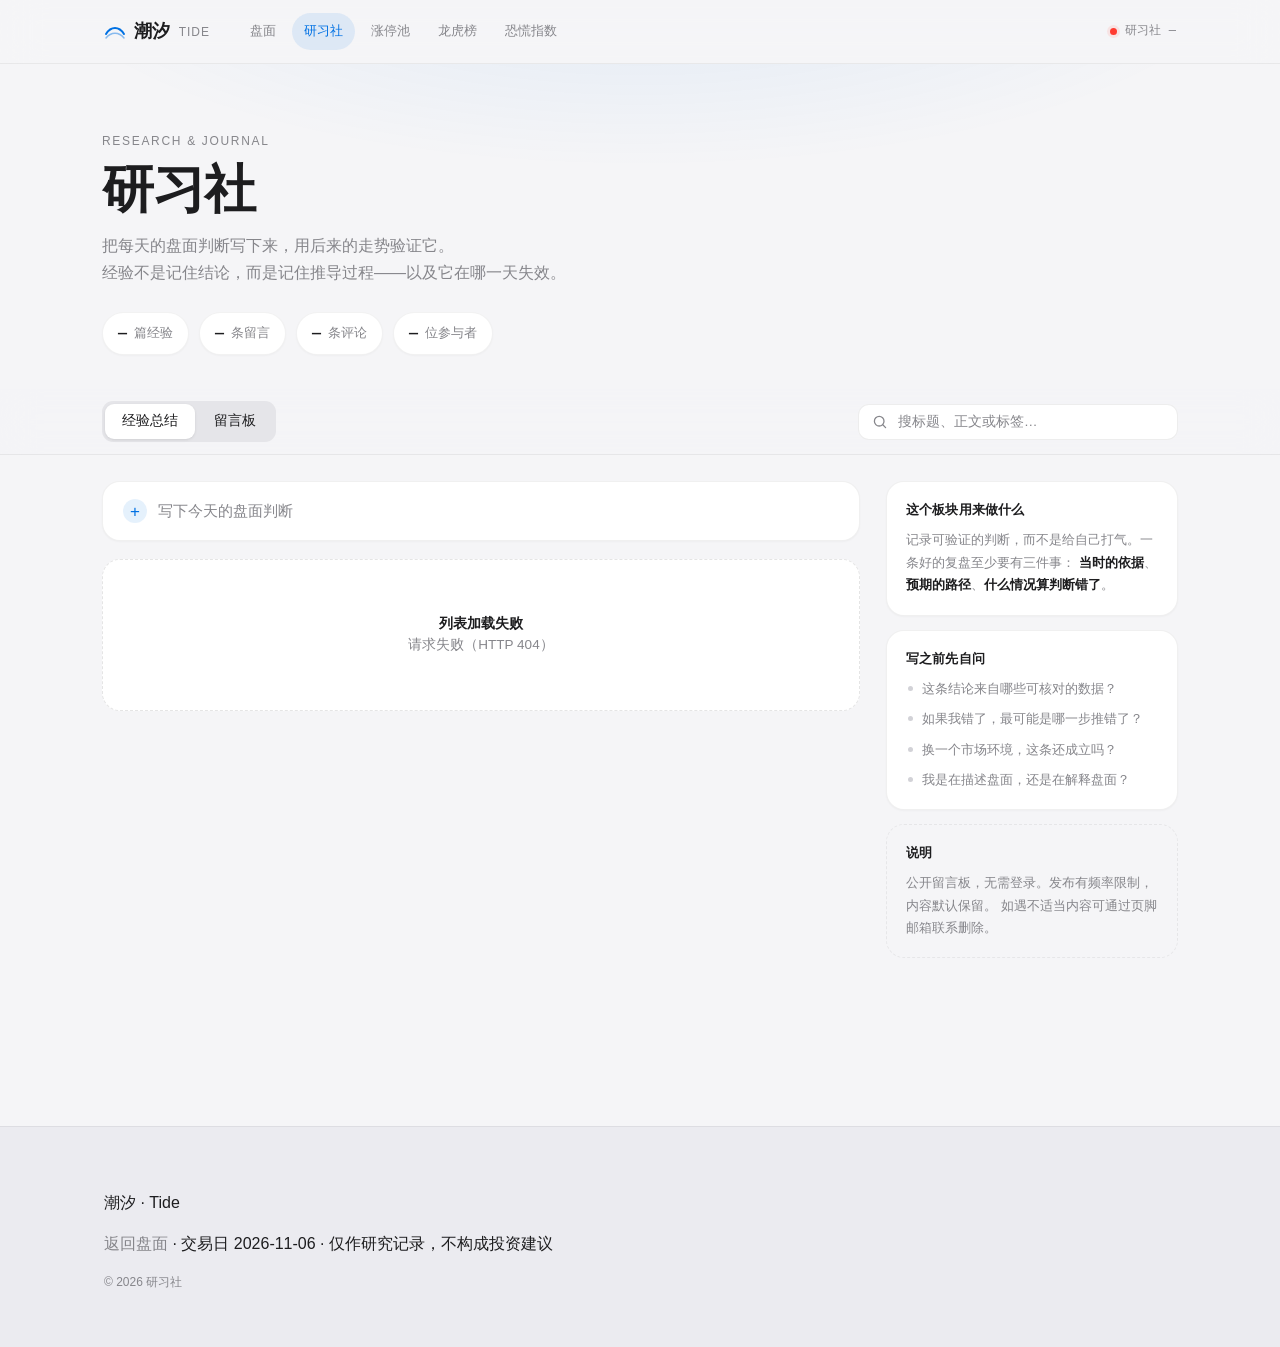
==== community.html @ b836fda1 "feat: 数据更新至 2026-11-06 + 新增研习社（论坛 / 留言板） ## 数据更新 通达信 MCP 额度耗尽（leftValue=2），改用东方财富公开接口补齐板块、龙虎榜、 K 线三块" ====
<!DOCTYPE html>
<html lang="zh-CN">
<head>
  <meta charset="UTF-8" />
  <meta name="viewport" content="width=device-width, initial-scale=1.0" />
  <meta name="description" content="潮汐 · 研习社 — 行情分析与股票分析的经验总结、复盘笔记与留言板" />
  <title>研习社 · 潮汐</title>
  <link rel="icon" type="image/svg+xml" href="favicon.svg" />
  <meta name="theme-color" content="#0071e3" />
  <link rel="stylesheet" href="styles.css" />
  <link rel="stylesheet" href="community.css" />
</head>
<body class="cm-body">
  <header class="site-header" id="top">
    <div class="header-inner">
      <a class="brand" href="index.html" aria-label="返回潮汐首页">
        <span class="brand-mark" aria-hidden="true">
          <svg width="22" height="22" viewBox="0 0 22 22" fill="none">
            <path d="M2 14c2.5-4 5-6 9-6s6.5 2 9 6" stroke="currentColor" stroke-width="2" stroke-linecap="round"/>
            <path d="M2 18c2.5-3.2 5-4.8 9-4.8S17.5 14.8 20 18" stroke="currentColor" stroke-width="1.5" stroke-linecap="round" opacity=".45"/>
          </svg>
        </span>
        <span class="brand-name">潮汐</span>
        <span class="brand-sub">Tide</span>
      </a>
      <nav class="main-nav" aria-label="主导航">
        <a href="index.html">盘面</a>
        <a href="community.html" class="is-current nav-page" aria-current="page">研习社</a>
        <a href="index.html#pool">涨停池</a>
        <a href="index.html#dragon">龙虎榜</a>
        <a href="index.html#fear">恐慌指数</a>
      </nav>
      <div class="header-meta">
        <span class="live-dot" aria-hidden="true"></span>
        <span class="live-text">研习社</span>
        <span id="cmHeaderCount">—</span>
      </div>
    </div>
  </header>

  <main class="cm-main">
    <!-- ============ HERO ============ -->
    <section class="cm-hero">
      <div class="cm-container">
        <p class="cm-eyebrow">Research &amp; Journal</p>
        <h1 class="cm-title">研习社</h1>
        <p class="cm-lede">
          把每天的盘面判断写下来，用后来的走势验证它。<br />
          经验不是记住结论，而是记住推导过程——以及它在哪一天失效。
        </p>
        <div class="cm-stats" id="cmStats">
          <div class="cm-stat"><span class="cm-stat-num" data-k="notes">—</span><span class="cm-stat-label">篇经验</span></div>
          <div class="cm-stat"><span class="cm-stat-num" data-k="messages">—</span><span class="cm-stat-label">条留言</span></div>
          <div class="cm-stat"><span class="cm-stat-num" data-k="comments">—</span><span class="cm-stat-label">条评论</span></div>
          <div class="cm-stat"><span class="cm-stat-num" data-k="authors">—</span><span class="cm-stat-label">位参与者</span></div>
        </div>
      </div>
    </section>

    <!-- ============ 工具条 ============ -->
    <section class="cm-toolbar-wrap">
      <div class="cm-container cm-toolbar">
        <div class="cm-tabs" role="tablist" aria-label="板块切换">
          <button class="cm-tab is-active" data-type="note" role="tab" aria-selected="true">经验总结</button>
          <button class="cm-tab" data-type="message" role="tab" aria-selected="false">留言板</button>
        </div>
        <div class="cm-search">
          <svg viewBox="0 0 20 20" width="16" height="16" aria-hidden="true" fill="none">
            <circle cx="9" cy="9" r="6" stroke="currentColor" stroke-width="1.6"/>
            <path d="M13.5 13.5 17 17" stroke="currentColor" stroke-width="1.6" stroke-linecap="round"/>
          </svg>
          <input type="search" id="cmSearch" placeholder="搜标题、正文或标签…" aria-label="搜索" autocomplete="off" />
        </div>
      </div>
    </section>

    <div class="cm-container cm-layout">
      <!-- ============ 主列 ============ -->
      <div class="cm-col-main">
        <!-- 发帖 -->
        <section class="cm-compose" id="cmCompose">
          <button class="cm-compose-trigger" id="cmComposeTrigger" type="button" aria-expanded="false">
            <span class="cm-compose-icon" aria-hidden="true">+</span>
            <span id="cmComposeLabel">写下今天的盘面判断</span>
          </button>

          <form class="cm-form" id="cmForm" hidden novalidate>
            <div class="cm-field" id="cmTitleField">
              <label for="cmTitle">标题</label>
              <input type="text" id="cmTitle" maxlength="120" placeholder="一句话说清这篇要复盘什么" />
            </div>

            <div class="cm-field-row">
              <div class="cm-field">
                <label for="cmCategory">分类</label>
                <select id="cmCategory">
                  <option>盘面复盘</option>
                  <option>个股研究</option>
                  <option>方法论</option>
                  <option>交易心理</option>
                  <option>复盘教训</option>
                  <option>其他</option>
                </select>
              </div>
              <div class="cm-field">
                <label for="cmAuthor">署名</label>
                <input type="text" id="cmAuthor" maxlength="24" placeholder="匿名" autocomplete="nickname" />
              </div>
            </div>

            <div class="cm-field">
              <label for="cmBody">正文<span class="cm-hint">支持换行，空行分段</span></label>
              <textarea id="cmBody" rows="7" maxlength="6000" placeholder="今天看到了什么信号？依据是什么？什么情况下这条判断会被证伪？"></textarea>
              <div class="cm-counter"><span id="cmCount">0</span> / 6000</div>
            </div>

            <div class="cm-field">
              <label for="cmTags">标签<span class="cm-hint">逗号分隔，最多 6 个</span></label>
              <input type="text" id="cmTags" maxlength="90" placeholder="涨停梯队, 恐慌指数, 退潮" />
            </div>

            <div class="cm-form-actions">
              <button type="submit" class="cm-btn cm-btn-primary" id="cmSubmit">发布</button>
              <button type="button" class="cm-btn" id="cmCancel">取消</button>
              <span class="cm-form-msg" id="cmFormMsg" role="status"></span>
            </div>
          </form>
        </section>

        <!-- 分类筛选 -->
        <div class="cm-chips" id="cmChips" hidden>
          <button class="cm-chip is-active" data-cat="">全部</button>
          <button class="cm-chip" data-cat="盘面复盘">盘面复盘</button>
          <button class="cm-chip" data-cat="个股研究">个股研究</button>
          <button class="cm-chip" data-cat="方法论">方法论</button>
          <button class="cm-chip" data-cat="交易心理">交易心理</button>
          <button class="cm-chip" data-cat="复盘教训">复盘教训</button>
          <button class="cm-chip" data-cat="其他">其他</button>
        </div>

        <!-- 列表 -->
        <section class="cm-feed" id="cmFeed" aria-live="polite">
          <div class="cm-skeleton-wrap" id="cmLoading">
            <div class="cm-skeleton"></div>
            <div class="cm-skeleton"></div>
            <div class="cm-skeleton"></div>
          </div>
        </section>

        <!-- 分页 -->
        <div class="cm-pager" id="cmPager" hidden>
          <button class="cm-btn" id="cmPrev" type="button">上一页</button>
          <span id="cmPageInfo">1 / 1</span>
          <button class="cm-btn" id="cmNext" type="button">下一页</button>
        </div>
      </div>

      <!-- ============ 侧列 ============ -->
      <aside class="cm-col-side">
        <div class="cm-side-card">
          <h3>这个板块用来做什么</h3>
          <p>
            记录可验证的判断，而不是给自己打气。一条好的复盘至少要有三件事：
            <b>当时的依据</b>、<b>预期的路径</b>、<b>什么情况算判断错了</b>。
          </p>
        </div>

        <div class="cm-side-card">
          <h3>写之前先自问</h3>
          <ul class="cm-qa">
            <li>这条结论来自哪些可核对的数据？</li>
            <li>如果我错了，最可能是哪一步推错了？</li>
            <li>换一个市场环境，这条还成立吗？</li>
            <li>我是在描述盘面，还是在解释盘面？</li>
          </ul>
        </div>

        <div class="cm-side-card cm-side-muted">
          <h3>说明</h3>
          <p>
            公开留言板，无需登录。发布有频率限制，内容默认保留。
            如遇不适当内容可通过页脚邮箱联系删除。
          </p>
        </div>
      </aside>
    </div>
  </main>

  <footer class="site-footer">
    <div class="container">
      <p class="footer-brand">潮汐 · Tide</p>
      <p class="footer-note">
        <a href="index.html">返回盘面</a> ·
        交易日 <span id="cmTradeDate">—</span> ·
        仅作研究记录，不构成投资建议
      </p>
      <p class="footer-copy">© 2026 研习社</p>
    </div>
  </footer>

  <script src="community.js"></script>
</body>
</html>
---- styles.css ----
/* 潮汐 Tide — Apple-minimal market desk */

:root {
  --bg: #f5f5f7;
  --paper: #ffffff;
  --ink: #1d1d1f;
  --secondary: #86868b;
  --tertiary: #d2d2d7;
  --accent: #0071e3;
  --accent-soft: rgba(0, 113, 227, 0.1);
  --up: #ff3b30;
  --up-soft: rgba(255, 59, 48, 0.1);
  --down: #34c759;
  --down-soft: rgba(52, 199, 89, 0.12);
  --warn: #ff9f0a;
  --warn-soft: rgba(255, 159, 10, 0.12);
  --shadow: 0 1px 2px rgba(0, 0, 0, 0.04), 0 8px 28px rgba(0, 0, 0, 0.06);
  --shadow-soft: 0 1px 2px rgba(0, 0, 0, 0.03);
  --radius: 18px;
  --radius-sm: 12px;
  --max: 1120px;
  --header-h: 64px;
  --font: -apple-system, BlinkMacSystemFont, "SF Pro Display", "SF Pro Text",
    "PingFang SC", "Helvetica Neue", "Microsoft YaHei", sans-serif;
  --mono: "SF Mono", ui-monospace, "Cascadia Code", Consolas, "Liberation Mono",
    monospace;
}

*,
*::before,
*::after {
  box-sizing: border-box;
}

html {
  scroll-behavior: smooth;
  scroll-padding-top: calc(var(--header-h) + 16px);
  overflow-x: hidden;
}

body {
  margin: 0;
  font-family: var(--font);
  font-size: 16px;
  line-height: 1.55;
  color: var(--ink);
  background: var(--bg);
  -webkit-font-smoothing: antialiased;
  text-rendering: optimizeLegibility;
  overflow-x: hidden;
  max-width: 100%;
}

img,
svg {
  display: block;
  max-width: 100%;
}

a {
  color: inherit;
  text-decoration: none;
}

button {
  font: inherit;
  color: inherit;
  background: none;
  border: none;
  cursor: pointer;
}

.container {
  width: 100%;
  max-width: var(--max);
  margin-inline: auto;
  padding-inline: 24px;
  box-sizing: border-box;
}

/* ---------- Header ---------- */

.site-header {
  position: sticky;
  top: 0;
  z-index: 50;
  height: var(--header-h);
  background: rgba(245, 245, 247, 0.72);
  backdrop-filter: saturate(180%) blur(20px);
  -webkit-backdrop-filter: saturate(180%) blur(20px);
  border-bottom: 1px solid rgba(0, 0, 0, 0.06);
}

.header-inner {
  width: 100%;
  max-width: var(--max);
  height: 100%;
  margin-inline: auto;
  padding-inline: 24px;
  box-sizing: border-box;
  display: flex;
  align-items: center;
  gap: 28px;
}

.brand {
  display: flex;
  align-items: center;
  gap: 8px;
  flex-shrink: 0;
}

.brand-mark {
  color: var(--accent);
  display: grid;
  place-items: center;
}

.brand-name {
  font-size: 18px;
  font-weight: 600;
  letter-spacing: 0.02em;
}

.brand-sub {
  font-size: 12px;
  color: var(--secondary);
  font-weight: 500;
  letter-spacing: 0.08em;
  text-transform: uppercase;
  padding-top: 2px;
}

.main-nav {
  display: flex;
  align-items: center;
  gap: 4px;
  flex: 1;
  min-width: 0;
  overflow-x: auto;
  scrollbar-width: none;
}

.main-nav::-webkit-scrollbar {
  display: none;
}

.main-nav a {
  padding: 8px 12px;
  font-size: 13px;
  color: var(--secondary);
  border-radius: 999px;
  white-space: nowrap;
  transition: color 0.2s ease, background 0.2s ease;
}

.main-nav a:hover,
.main-nav a:focus-visible {
  color: var(--ink);
  background: rgba(0, 0, 0, 0.05);
  outline: none;
}

.header-meta {
  display: flex;
  align-items: center;
  gap: 8px;
  font-family: var(--mono);
  font-size: 12px;
  color: var(--secondary);
  flex-shrink: 0;
}

.live-dot {
  width: 7px;
  height: 7px;
  border-radius: 50%;
  background: var(--up);
  box-shadow: 0 0 0 3px var(--up-soft);
}

/* ---------- Shared ---------- */

.eyebrow {
  margin: 0 0 10px;
  font-size: 13px;
  font-weight: 500;
  letter-spacing: 0.08em;
  text-transform: uppercase;
  color: var(--accent);
}

.section {
  padding: 88px 0 24px;
}

.section-head {
  display: flex;
  align-items: flex-end;
  justify-content: space-between;
  gap: 24px;
  margin-bottom: 32px;
  flex-wrap: wrap;
}

.section-title {
  margin: 0 0 8px;
  font-size: clamp(28px, 4vw, 36px);
  font-weight: 600;
  letter-spacing: -0.02em;
  line-height: 1.15;
}

.section-desc {
  margin: 0;
  max-width: 480px;
  color: var(--secondary);
  font-size: 15px;
}

.panel {
  background: var(--paper);
  border-radius: var(--radius);
  box-shadow: var(--shadow);
  padding: 28px;
  max-width: 100%;
  min-width: 0;
}

.panel-kicker {
  margin: 0 0 8px;
  font-size: 12px;
  font-weight: 500;
  letter-spacing: 0.06em;
  text-transform: uppercase;
  color: var(--secondary);
}

.panel-title {
  margin: 0 0 20px;
  font-size: 18px;
  font-weight: 600;
  letter-spacing: -0.01em;
}

.up {
  color: var(--up);
}

.down {
  color: var(--down);
}

.flat {
  color: var(--secondary);
}

.badge {
  display: inline-flex;
  align-items: center;
  padding: 4px 10px;
  border-radius: 999px;
  font-size: 12px;
  font-weight: 600;
}

.badge-warn {
  background: var(--warn-soft);
  color: #c27400;
}

.badge-up {
  background: var(--up-soft);
  color: var(--up);
}

.badge-down {
  background: var(--down-soft);
  color: #1f9e48;
}

.badge-neutral {
  background: rgba(0, 0, 0, 0.05);
  color: var(--secondary);
}

.badge-accent {
  background: var(--accent-soft);
  color: var(--accent);
}

/* Segmented control */

.segmented {
  display: inline-flex;
  padding: 3px;
  background: rgba(0, 0, 0, 0.05);
  border-radius: 999px;
  gap: 2px;
}

.seg-btn {
  padding: 7px 14px;
  border-radius: 999px;
  font-size: 13px;
  font-weight: 500;
  color: var(--secondary);
  transition: color 0.18s ease, background 0.18s ease, box-shadow 0.18s ease;
}

.seg-btn:hover {
  color: var(--ink);
}

.seg-btn:focus-visible {
  outline: 2px solid var(--accent);
  outline-offset: 2px;
}

.seg-btn.is-active {
  background: var(--paper);
  color: var(--ink);
  box-shadow: var(--shadow-soft);
}

/* Buttons */

.btn-primary,
.btn-ghost {
  display: inline-flex;
  align-items: center;
  justify-content: center;
  min-height: 44px;
  padding: 0 22px;
  border-radius: 999px;
  font-size: 15px;
  font-weight: 500;
  transition: transform 0.15s ease, background 0.2s ease, color 0.2s ease;
}

.btn-primary {
  background: var(--accent);
  color: #fff;
}

.btn-primary:hover {
  background: #0077ed;
}

.btn-primary:active {
  transform: scale(0.97);
}

.btn-ghost {
  background: transparent;
  color: var(--accent);
}

.btn-ghost:hover {
  background: var(--accent-soft);
}

.btn-primary:focus-visible,
.btn-ghost:focus-visible {
  outline: 2px solid var(--accent);
  outline-offset: 3px;
}

/* ---------- Hero ---------- */

.hero {
  padding: 56px 0 32px;
}

.hero-grid {
  display: grid;
  grid-template-columns: 1.1fr 0.9fr;
  gap: 48px;
  align-items: center;
  margin-bottom: 40px;
  min-width: 0;
}

.hero-grid > * {
  min-width: 0;
}

.hero-title {
  margin: 0 0 18px;
  font-size: clamp(40px, 6vw, 64px);
  font-weight: 700;
  letter-spacing: -0.03em;
  line-height: 1.05;
}

.hero-desc {
  margin: 0 0 28px;
  max-width: 460px;
  font-size: 17px;
  color: var(--secondary);
  line-height: 1.65;
}

.hero-cta {
  display: flex;
  flex-wrap: wrap;
  gap: 12px;
}

/* Fear gauge card */

.fear-card {
  background: var(--paper);
  border-radius: 24px;
  box-shadow: var(--shadow);
  padding: 28px 28px 22px;
  max-width: 100%;
  min-width: 0;
}

.fear-card-head {
  display: flex;
  align-items: center;
  justify-content: space-between;
  margin-bottom: 8px;
}

.fear-card-head h2 {
  margin: 0;
  font-size: 17px;
  font-weight: 600;
}

.gauge-wrap {
  position: relative;
  width: min(240px, 100%);
  margin: 8px auto 4px;
}

.gauge {
  width: 100%;
  height: auto;
  transform: rotate(-90deg);
}

.gauge-track {
  fill: none;
  stroke: var(--tertiary);
  stroke-width: 12;
  stroke-linecap: round;
}

.gauge-progress {
  fill: none;
  stroke: url(#gaugeGradient);
  stroke: var(--warn);
  stroke-width: 12;
  stroke-linecap: round;
  stroke-dasharray: 578;
  stroke-dashoffset: 578;
  transition: stroke-dashoffset 1.2s cubic-bezier(0.22, 1, 0.36, 1);
}

.gauge-center {
  position: absolute;
  inset: 0;
  display: flex;
  flex-direction: column;
  align-items: center;
  justify-content: center;
  pointer-events: none;
}

.gauge-value {
  font-family: var(--mono);
  font-size: 56px;
  font-weight: 600;
  letter-spacing: -0.04em;
  line-height: 1;
  font-variant-numeric: tabular-nums;
}

.gauge-label {
  margin-top: 6px;
  font-size: 11px;
  letter-spacing: 0.12em;
  text-transform: uppercase;
  color: var(--secondary);
}

.fear-caption {
  margin: 12px 0 16px;
  text-align: center;
  font-size: 14px;
  color: var(--secondary);
  min-height: 2.6em;
}

.fear-scale {
  display: grid;
  grid-template-columns: repeat(5, minmax(0, 1fr));
  gap: 4px;
  font-size: 11px;
  color: var(--secondary);
  text-align: center;
  overflow: hidden;
}

.fear-scale span {
  padding: 6px 2px;
  border-radius: 8px;
  background: rgba(0, 0, 0, 0.03);
  overflow: hidden;
  text-overflow: ellipsis;
  white-space: nowrap;
}

/* Market stats */

.stat-row {
  display: grid;
  grid-template-columns: repeat(4, 1fr);
  gap: 16px;
}

.stat-card {
  background: var(--paper);
  border-radius: var(--radius);
  box-shadow: var(--shadow-soft);
  padding: 20px 22px;
  transition: transform 0.2s ease, box-shadow 0.2s ease;
}

.stat-card:hover {
  transform: translateY(-2px);
  box-shadow: var(--shadow);
}

.stat-label {
  margin: 0 0 8px;
  font-size: 13px;
  color: var(--secondary);
}

.stat-value {
  margin: 0 0 6px;
  font-family: var(--mono);
  font-size: 28px;
  font-weight: 600;
  letter-spacing: -0.02em;
  font-variant-numeric: tabular-nums;
  line-height: 1.15;
}

.stat-value .unit {
  font-family: var(--font);
  font-size: 15px;
  font-weight: 500;
  color: var(--secondary);
  margin-left: 4px;
}

.stat-change {
  margin: 0;
  font-family: var(--mono);
  font-size: 13px;
  font-variant-numeric: tabular-nums;
}

/* ---------- Sectors ---------- */

.sector-panel {
  display: grid;
  grid-template-columns: 1.25fr 0.95fr;
  gap: 0;
  padding: 0;
  overflow: hidden;
  min-width: 0;
}

.sector-panel > * {
  min-width: 0;
}

.sector-list {
  padding: 12px 8px 12px 12px;
  max-height: 520px;
  overflow-y: auto;
}

.sector-item {
  display: grid;
  grid-template-columns: 28px 110px 1fr 78px;
  align-items: center;
  gap: 12px;
  padding: 11px 14px;
  border-radius: 12px;
  cursor: pointer;
  transition: background 0.15s ease;
  border: none;
  width: 100%;
  text-align: left;
}

.sector-item:hover,
.sector-item:focus-visible {
  background: rgba(0, 0, 0, 0.04);
  outline: none;
}

.sector-item.is-active {
  background: var(--accent-soft);
}

.sector-rank {
  font-family: var(--mono);
  font-size: 12px;
  color: var(--secondary);
  text-align: center;
}

.sector-name {
  font-size: 14px;
  font-weight: 500;
}

.sector-bar-track {
  height: 8px;
  background: rgba(0, 0, 0, 0.05);
  border-radius: 999px;
  overflow: hidden;
  position: relative;
}

.sector-bar {
  height: 100%;
  border-radius: 999px;
  transition: width 0.6s cubic-bezier(0.22, 1, 0.36, 1);
}

.sector-bar.is-up {
  background: var(--up);
}

.sector-bar.is-down {
  background: var(--down);
}

.sector-pct {
  font-family: var(--mono);
  font-size: 13px;
  font-weight: 600;
  text-align: right;
  font-variant-numeric: tabular-nums;
}

.sector-detail {
  padding: 28px;
  border-left: 1px solid rgba(0, 0, 0, 0.06);
  background: linear-gradient(180deg, #fafafa 0%, var(--paper) 100%);
  display: flex;
  flex-direction: column;
}

.sector-detail-title {
  margin: 0 0 10px;
  font-size: 24px;
  font-weight: 600;
  letter-spacing: -0.02em;
}

.sector-detail-desc {
  margin: 0 0 20px;
  color: var(--secondary);
  font-size: 14px;
  line-height: 1.65;
}

.leader-list {
  list-style: none;
  margin: 0 0 24px;
  padding: 0;
  display: flex;
  flex-direction: column;
  gap: 10px;
}

.leader-list li {
  display: flex;
  align-items: center;
  justify-content: space-between;
  padding: 10px 12px;
  background: rgba(0, 0, 0, 0.03);
  border-radius: 10px;
  font-size: 14px;
}

.leader-list .leader-code {
  font-family: var(--mono);
  font-size: 12px;
  color: var(--secondary);
  margin-left: 8px;
}

.leader-list .leader-pct {
  font-family: var(--mono);
  font-weight: 600;
  font-variant-numeric: tabular-nums;
}

.mini-metrics {
  margin-top: auto;
  display: grid;
  grid-template-columns: repeat(3, 1fr);
  gap: 12px;
  padding-top: 16px;
  border-top: 1px solid rgba(0, 0, 0, 0.06);
}

.mini-label {
  margin: 0 0 4px;
  font-size: 11px;
  color: var(--secondary);
  text-transform: uppercase;
  letter-spacing: 0.04em;
}

.mini-value {
  margin: 0;
  font-family: var(--mono);
  font-size: 16px;
  font-weight: 600;
  font-variant-numeric: tabular-nums;
}

/* ---------- Stock ---------- */

.stock-picker {
  display: flex;
  flex-wrap: wrap;
  gap: 8px;
}

.stock-chip {
  padding: 8px 14px;
  border-radius: 999px;
  font-size: 13px;
  font-weight: 500;
  background: rgba(0, 0, 0, 0.05);
  color: var(--secondary);
  transition: background 0.18s ease, color 0.18s ease;
}

.stock-chip:hover {
  color: var(--ink);
}

.stock-chip:focus-visible {
  outline: 2px solid var(--accent);
  outline-offset: 2px;
}

.stock-chip.is-active {
  background: var(--accent);
  color: #fff;
}

.stock-hero {
  display: flex;
  align-items: flex-end;
  justify-content: space-between;
  gap: 20px;
  margin-bottom: 24px;
  flex-wrap: wrap;
}

.stock-name {
  margin: 0 0 4px;
  font-size: 28px;
  font-weight: 600;
  letter-spacing: -0.02em;
}

.stock-code {
  margin: 0;
  font-family: var(--mono);
  font-size: 13px;
  color: var(--secondary);
}

.stock-quote {
  text-align: right;
}

.stock-price {
  margin: 0;
  font-family: var(--mono);
  font-size: 44px;
  font-weight: 600;
  letter-spacing: -0.03em;
  line-height: 1;
  font-variant-numeric: tabular-nums;
}

.stock-delta {
  margin: 8px 0 0;
  font-family: var(--mono);
  font-size: 16px;
  font-weight: 500;
  font-variant-numeric: tabular-nums;
}

.chart-wrap {
  margin-bottom: 28px;
}

.chart-toolbar {
  display: flex;
  align-items: center;
  justify-content: space-between;
  margin-bottom: 12px;
}

.chart-label {
  font-size: 13px;
  color: var(--secondary);
}

.chart-legend {
  display: flex;
  gap: 16px;
  font-size: 12px;
  color: var(--secondary);
}

.chart-legend .swatch {
  display: inline-block;
  width: 12px;
  height: 3px;
  border-radius: 2px;
  margin-right: 6px;
  vertical-align: middle;
}

.swatch.up {
  background: var(--up);
}

.swatch.accent {
  background: var(--accent);
}

.stock-chart {
  width: 100%;
  height: 240px;
  background: linear-gradient(180deg, rgba(0, 113, 227, 0.04) 0%, transparent 100%);
  border-radius: 12px;
}

.chart-axis {
  display: flex;
  justify-content: space-between;
  margin-top: 8px;
  font-family: var(--mono);
  font-size: 11px;
  color: var(--secondary);
}

.metric-grid {
  display: grid;
  grid-template-columns: repeat(6, 1fr);
  gap: 12px;
  margin-bottom: 24px;
}

.metric-item {
  padding: 14px 12px;
  background: rgba(0, 0, 0, 0.03);
  border-radius: 12px;
}

.metric-item .m-label {
  margin: 0 0 6px;
  font-size: 11px;
  color: var(--secondary);
}

.metric-item .m-value {
  margin: 0;
  font-family: var(--mono);
  font-size: 16px;
  font-weight: 600;
  font-variant-numeric: tabular-nums;
}

.stock-note {
  padding-top: 20px;
  border-top: 1px solid rgba(0, 0, 0, 0.06);
}

.stock-note-text {
  margin: 0;
  font-size: 15px;
  line-height: 1.75;
  color: var(--ink);
  max-width: 820px;
}

/* ---------- Dragon table ---------- */

.table-panel {
  padding: 8px 8px 18px;
}

.table-scroll {
  overflow-x: auto;
  min-width: 0;
  max-width: 100%;
  -webkit-overflow-scrolling: touch;
}

.data-table {
  width: 100%;
  border-collapse: collapse;
  min-width: 860px;
}

.data-table th {
  text-align: left;
  padding: 16px 18px 12px;
  font-size: 12px;
  font-weight: 500;
  color: var(--secondary);
  letter-spacing: 0.03em;
  border-bottom: 1px solid rgba(0, 0, 0, 0.06);
}

.data-table td {
  padding: 16px 18px;
  font-size: 14px;
  border-bottom: 1px solid rgba(0, 0, 0, 0.05);
  vertical-align: middle;
}

.data-table tbody tr {
  transition: background 0.15s ease;
}

.data-table tbody tr:hover {
  background: rgba(0, 0, 0, 0.025);
}

.data-table tbody tr:last-child td {
  border-bottom: none;
}

.t-name {
  font-weight: 600;
  font-size: 15px;
}

.t-code {
  display: block;
  font-family: var(--mono);
  font-size: 11px;
  color: var(--secondary);
  font-weight: 400;
  margin-top: 2px;
}

.t-num {
  font-family: var(--mono);
  font-variant-numeric: tabular-nums;
  font-weight: 500;
}

.t-seat {
  font-family: var(--mono);
  font-size: 12px;
  color: var(--ink);
  max-width: 220px;
  display: block;
  line-height: 1.45;
}

.table-foot {
  margin: 8px 18px 4px;
  font-size: 12px;
  color: var(--secondary);
}

/* ---------- Hot money ---------- */

.hot-grid {
  display: grid;
  grid-template-columns: repeat(3, 1fr);
  gap: 16px;
  margin-bottom: 24px;
}

.hot-card {
  background: var(--paper);
  border-radius: var(--radius);
  box-shadow: var(--shadow-soft);
  padding: 24px;
  display: flex;
  flex-direction: column;
  gap: 14px;
  transition: transform 0.2s ease, box-shadow 0.2s ease;
}

.hot-card:hover {
  transform: translateY(-3px);
  box-shadow: var(--shadow);
}

.hot-top {
  display: flex;
  align-items: center;
  gap: 12px;
}

.hot-avatar {
  width: 44px;
  height: 44px;
  border-radius: 50%;
  display: grid;
  place-items: center;
  font-size: 16px;
  font-weight: 600;
  color: var(--accent);
  background: var(--accent-soft);
  flex-shrink: 0;
}

.hot-name {
  margin: 0;
  font-size: 17px;
  font-weight: 600;
}

.hot-seat {
  margin: 2px 0 0;
  font-family: var(--mono);
  font-size: 11px;
  color: var(--secondary);
}

.hot-tags {
  display: flex;
  flex-wrap: wrap;
  gap: 6px;
}

.hot-stats {
  display: grid;
  grid-template-columns: repeat(3, 1fr);
  gap: 8px;
  padding: 12px 0;
  border-top: 1px solid rgba(0, 0, 0, 0.06);
  border-bottom: 1px solid rgba(0, 0, 0, 0.06);
}

.hot-stat {
  text-align: center;
}

.hot-stat .hs-label {
  display: block;
  font-size: 11px;
  color: var(--secondary);
  margin-bottom: 4px;
}

.hot-stat .hs-value {
  font-family: var(--mono);
  font-size: 15px;
  font-weight: 600;
  font-variant-numeric: tabular-nums;
}

.hot-strategy {
  margin: 0;
  font-size: 13px;
  color: var(--secondary);
  line-height: 1.65;
  flex: 1;
}

.strategy-panel {
  margin-top: 8px;
}

.strategy-head h3 {
  margin: 0 0 20px;
  font-size: 22px;
  font-weight: 600;
  letter-spacing: -0.015em;
}

.principle-list {
  margin: 0;
  padding: 0;
  list-style: none;
  counter-reset: principle;
  display: grid;
  grid-template-columns: 1fr 1fr;
  gap: 16px 28px;
}

.principle-list li {
  counter-increment: principle;
  position: relative;
  padding: 18px 18px 18px 52px;
  background: rgba(0, 0, 0, 0.025);
  border-radius: 14px;
  font-size: 14px;
  line-height: 1.7;
  color: var(--secondary);
}

.principle-list li::before {
  content: counter(principle, decimal-leading-zero);
  position: absolute;
  left: 18px;
  top: 18px;
  font-family: var(--mono);
  font-size: 13px;
  font-weight: 600;
  color: var(--accent);
}

.principle-list strong {
  color: var(--ink);
  font-weight: 600;
}

/* ---------- Fear breakdown ---------- */

.fear-layout {
  display: grid;
  grid-template-columns: 1fr 1fr;
  gap: 16px;
}

.breakdown-list {
  display: flex;
  flex-direction: column;
  gap: 16px;
}

.breakdown-item {
  display: grid;
  grid-template-columns: 110px 1fr 52px;
  align-items: center;
  gap: 12px;
}

.bd-name {
  font-size: 14px;
  font-weight: 500;
}

.bd-track {
  height: 8px;
  background: rgba(0, 0, 0, 0.05);
  border-radius: 999px;
  overflow: hidden;
}

.bd-fill {
  height: 100%;
  border-radius: 999px;
  background: var(--warn);
  width: 0;
  transition: width 0.8s cubic-bezier(0.22, 1, 0.36, 1);
}

.bd-value {
  font-family: var(--mono);
  font-size: 13px;
  font-weight: 600;
  text-align: right;
  font-variant-numeric: tabular-nums;
}

.scale-rows {
  display: flex;
  flex-direction: column;
  gap: 10px;
}

.scale-row {
  display: grid;
  grid-template-columns: 64px 56px 1fr;
  gap: 12px;
  align-items: center;
  padding: 12px 14px;
  border-radius: 12px;
  background: rgba(0, 0, 0, 0.025);
  font-size: 13px;
}

.scale-range {
  font-family: var(--mono);
  font-size: 12px;
  color: var(--secondary);
}

.scale-name {
  font-weight: 600;
}

.scale-desc {
  color: var(--secondary);
}

.fear-note {
  margin: 20px 0 0;
  padding: 14px 16px;
  border-radius: 12px;
  background: var(--accent-soft);
  color: var(--ink);
  font-size: 13px;
  line-height: 1.65;
}

/* ---------- Footer ---------- */

.site-footer {
  margin-top: 88px;
  padding: 48px 0 56px;
  border-top: 1px solid rgba(0, 0, 0, 0.06);
  background: #ebebf0;
}

.footer-inner {
  display: flex;
  flex-direction: column;
  gap: 14px;
}

.footer-brand {
  display: flex;
  align-items: baseline;
  gap: 8px;
}

.footer-disclaimer {
  margin: 0;
  max-width: 720px;
  font-size: 13px;
  color: var(--secondary);
  line-height: 1.7;
}

.footer-copy {
  margin: 8px 0 0;
  font-size: 12px;
  color: var(--secondary);
}

/* ---------- Responsive ---------- */

@media (max-width: 960px) {
  .hero-grid {
    grid-template-columns: 1fr;
    gap: 32px;
  }

  .stat-row {
    grid-template-columns: repeat(2, 1fr);
  }

  .sector-panel {
    grid-template-columns: 1fr;
  }

  .sector-detail {
    border-left: none;
    border-top: 1px solid rgba(0, 0, 0, 0.06);
  }

  .metric-grid {
    grid-template-columns: repeat(3, 1fr);
  }

  .hot-grid {
    grid-template-columns: 1fr;
  }

  .principle-list {
    grid-template-columns: 1fr;
  }

  .fear-layout {
    grid-template-columns: 1fr;
  }
}

@media (max-width: 640px) {
  .container,
  .header-inner {
    padding-inline: 16px;
  }

  .section {
    padding: 64px 0 16px;
  }

  .header-meta {
    display: none;
  }

  .brand-sub {
    display: none;
  }

  .hero {
    padding-top: 36px;
  }

  .hero-title {
    font-size: 36px;
  }

  .stat-value {
    font-size: 22px;
  }

  .panel {
    padding: 20px;
  }

  .sector-item {
    grid-template-columns: 22px 88px 1fr 70px;
    gap: 8px;
    padding: 10px 8px;
  }

  .metric-grid {
    grid-template-columns: repeat(2, 1fr);
  }

  .stock-price {
    font-size: 34px;
  }

  .stock-quote {
    text-align: left;
  }

  .stock-hero {
    flex-direction: column;
    align-items: flex-start;
  }

  .breakdown-item {
    grid-template-columns: 88px 1fr 44px;
  }

  .scale-row {
    grid-template-columns: 52px 48px 1fr;
    gap: 8px;
    padding: 10px;
    font-size: 12px;
  }

  .section-head {
    flex-direction: column;
    align-items: flex-start;
  }
}

/* Reduced motion */

@media (prefers-reduced-motion: reduce) {
  html {
    scroll-behavior: auto;
  }

  *,
  *::before,
  *::after {
    animation-duration: 0.01ms !important;
    animation-iteration-count: 1 !important;
    transition-duration: 0.01ms !important;
  }
}

/* ---------- Stock screener ---------- */

.rules-panel {
  margin-bottom: 20px;
}

.rules-grid {
  display: grid;
  grid-template-columns: 1.2fr 1fr;
  gap: 28px;
}

.rule-list {
  list-style: none;
  margin: 0;
  padding: 0;
  display: flex;
  flex-direction: column;
  gap: 10px;
}

.rule-list li {
  display: flex;
  align-items: flex-start;
  gap: 10px;
  font-size: 14px;
  line-height: 1.55;
  color: var(--ink);
}

.rule-tag {
  flex-shrink: 0;
  min-width: 36px;
  text-align: center;
  padding: 2px 8px;
  border-radius: 6px;
  font-family: var(--mono);
  font-size: 11px;
  font-weight: 600;
  background: rgba(0, 0, 0, 0.05);
  color: var(--secondary);
}

.rule-tag.plus {
  min-width: 52px;
  background: var(--accent-soft);
  color: var(--accent);
}

.rule-note {
  margin: 16px 0 0;
  font-size: 12px;
  color: var(--secondary);
  line-height: 1.6;
}

.screen-toolbar {
  display: flex;
  align-items: center;
  justify-content: space-between;
  gap: 16px;
  margin-bottom: 14px;
  flex-wrap: wrap;
}

.chip-row {
  display: flex;
  flex-wrap: wrap;
  gap: 8px;
}

.track-chip {
  padding: 7px 12px;
  border-radius: 999px;
  font-size: 12px;
  font-weight: 500;
  background: rgba(0, 0, 0, 0.05);
  color: var(--secondary);
  transition: background 0.18s ease, color 0.18s ease;
}

.track-chip:hover {
  color: var(--ink);
}

.track-chip:focus-visible {
  outline: 2px solid var(--accent);
  outline-offset: 2px;
}

.track-chip.is-active {
  background: var(--accent);
  color: #fff;
}

.screen-count {
  margin: 0;
  font-family: var(--mono);
  font-size: 12px;
  color: var(--secondary);
  white-space: nowrap;
}

.screen-table .tier {
  font-family: var(--mono);
  font-weight: 700;
  letter-spacing: 0.04em;
  white-space: nowrap;
}

.screen-table .tier.t3 {
  color: var(--up);
}

.screen-table .tier.t2 {
  color: var(--warn);
}

.screen-table .tier.t1 {
  color: var(--secondary);
}

.screen-table .score {
  font-family: var(--mono);
  font-weight: 600;
  text-align: center;
}

.screen-table td {
  font-size: 13px;
}

.screen-table .cell-note {
  max-width: 220px;
  color: var(--secondary);
  line-height: 1.45;
}

.screen-table .cell-risk {
  max-width: 160px;
  color: var(--secondary);
  font-size: 12px;
  line-height: 1.4;
}

.screen-table .chg {
  font-family: var(--mono);
  font-variant-numeric: tabular-nums;
  font-weight: 500;
}

@media (max-width: 960px) {
  .rules-grid {
    grid-template-columns: 1fr;
  }
}

@media (max-width: 640px) {
  .screen-table td {
    font-size: 12px;
  }

  .screen-toolbar {
    flex-direction: column;
    align-items: flex-start;
  }
}

/* ============================================================
 *  潮汐 · 数据驱动版新增样式
 *  （原样式保持不动，此处仅补齐 app.js 动态生成的类）
 * ============================================================ */

/* 数据源状态 */
.live-text {
  font-size: 12px;
  color: var(--secondary);
  font-variant-numeric: tabular-nums;
}

.live-dot.is-offline {
  background: var(--warn);
  box-shadow: 0 0 0 3px var(--warn-soft);
  animation: none;
}

/* 离线提示条 */
.offline-banner {
  max-width: var(--max);
  margin: 16px auto 0;
  padding: 12px 18px;
  border-radius: var(--radius-sm);
  background: var(--warn-soft);
  border: 1px solid rgba(255, 159, 10, 0.28);
  color: #8a5200;
  font-size: 13px;
  line-height: 1.5;
}

.offline-banner b {
  font-weight: 600;
}

/* 涨停 / 跌停池 */
.pool-table .cell-theme {
  max-width: 190px;
  color: var(--ink);
  font-size: 12px;
  line-height: 1.4;
}

.pool-table .cell-note {
  max-width: 260px;
  color: var(--secondary);
  font-size: 12px;
  line-height: 1.4;
}

/* 表格空态 */
.table-empty,
.empty-hint {
  display: block;
  padding: 28px 12px;
  text-align: center;
  color: var(--secondary);
  font-size: 13px;
}

/* 图表区间标注 */
.chart-range {
  color: var(--secondary);
  font-size: 12px;
  font-variant-numeric: tabular-nums;
}

/* 恐慌指数原始读数 */
.raw-kicker {
  margin-top: 22px;
}

.fear-raw {
  display: grid;
  grid-template-columns: repeat(3, 1fr);
  gap: 10px;
  margin-top: 4px;
}

.fear-raw > div {
  display: flex;
  flex-direction: column;
  gap: 3px;
  padding: 10px 12px;
  border-radius: var(--radius-sm);
  background: var(--bg);
}

.fear-raw span {
  font-size: 11px;
  color: var(--secondary);
}

.fear-raw strong {
  font-family: var(--mono);
  font-size: 15px;
  font-weight: 600;
  font-variant-numeric: tabular-nums;
}

.fear-raw strong.up {
  color: var(--up);
}

.fear-raw strong.down {
  color: var(--down);
}

/* 分项权重角标 */
.bd-weight {
  margin-left: 6px;
  font-style: normal;
  font-size: 10px;
  color: var(--secondary);
  opacity: 0.75;
}

/* 游资卡片今日对照 */
.hot-today {
  display: block;
  margin-top: 12px;
  padding-top: 10px;
  border-top: 1px solid var(--tertiary);
  font-size: 12px;
  color: var(--accent);
  line-height: 1.5;
}

.hot-today.is-muted {
  color: var(--secondary);
}

/* 导航当前项 */
.main-nav a.is-current {
  color: var(--ink);
  font-weight: 600;
}

/* 跨页入口（研习社）：与页内锚点区分开 */
.main-nav a.nav-page {
  color: var(--accent);
  background: var(--accent-soft);
  font-weight: 500;
}

.main-nav a.nav-page:hover,
.main-nav a.nav-page:focus-visible {
  color: #fff;
  background: var(--accent);
}

/* 板块领涨股空态 */
.leader-empty {
  color: var(--secondary);
  font-size: 12px;
  padding: 10px 0;
}

/* 响应式：小屏原始读数两列 */
@media (max-width: 640px) {
  .fear-raw {
    grid-template-columns: repeat(2, 1fr);
  }

  .offline-banner {
    margin: 12px 16px 0;
  }
}

/* ============================================================
 *  情绪阶段门
 * ============================================================ */

.stage-gate-panel {
  margin-top: 24px;
  padding: 26px 28px;
}

.gate-head {
  display: flex;
  align-items: flex-start;
  justify-content: space-between;
  gap: 20px;
  flex-wrap: wrap;
}

.gate-title {
  margin: 4px 0 0;
  font-size: 22px;
  font-weight: 600;
  letter-spacing: -0.01em;
}

.gate-stage {
  color: var(--accent);
}

.gate-pos {
  display: flex;
  flex-direction: column;
  align-items: flex-end;
  gap: 2px;
}

.gate-pos-label {
  font-size: 11px;
  color: var(--secondary);
}

.gate-pos-value {
  font-family: var(--mono);
  font-size: 24px;
  font-weight: 600;
  font-variant-numeric: tabular-nums;
}

.gate-pos-value.accent {
  color: var(--accent);
}

.gate-pos-value.warn {
  color: var(--warn);
}

.gate-pos-value.down {
  color: var(--down);
}

.gate-hint {
  margin: 14px 0 18px;
  font-size: 13px;
  line-height: 1.6;
  color: var(--secondary);
}

.gate-hint b {
  color: var(--ink);
  font-weight: 600;
}

.gate-list {
  list-style: none;
  margin: 0;
  padding: 0;
  display: grid;
  grid-template-columns: repeat(2, 1fr);
  gap: 10px;
}

.gate-item {
  display: flex;
  align-items: flex-start;
  gap: 10px;
  padding: 12px 14px;
  border-radius: var(--radius-sm);
  background: var(--bg);
  border-left: 3px solid var(--tertiary);
}

.gate-item.is-pass {
  border-left-color: var(--down);
}

.gate-item.is-fail {
  border-left-color: var(--up);
}

.gate-mark {
  flex: none;
  width: 18px;
  height: 18px;
  border-radius: 50%;
  display: grid;
  place-items: center;
  font-size: 11px;
  font-weight: 700;
  color: var(--paper);
  background: var(--up);
  margin-top: 1px;
}

.gate-item.is-pass .gate-mark {
  background: var(--down);
}

.gate-body {
  display: flex;
  flex-direction: column;
  gap: 3px;
  min-width: 0;
}

.gate-body strong {
  font-size: 13px;
  font-weight: 600;
  color: var(--ink);
}

.gate-body em {
  font-style: normal;
  font-size: 11.5px;
  color: var(--secondary);
  line-height: 1.45;
}

.gate-note {
  margin: 18px 0 0;
  padding-top: 14px;
  border-top: 1px solid var(--tertiary);
  font-size: 12px;
  line-height: 1.6;
  color: var(--secondary);
}

@media (max-width: 640px) {
  .stage-gate-panel {
    padding: 20px 18px;
  }

  .gate-list {
    grid-template-columns: 1fr;
  }

  .gate-pos {
    align-items: flex-start;
  }
}

/* ============================================================
 *  资讯 · 财联社快讯 + 雪球股民跟踪
 * ============================================================ */

.feed-layout {
  display: grid;
  grid-template-columns: 1fr 1fr;
  gap: var(--spacing-6, 24px);
  margin-bottom: var(--spacing-6, 24px);
}

.feed-panel {
  padding: var(--spacing-5, 20px) var(--spacing-5, 20px) var(--spacing-4, 16px);
  max-height: 760px;
  overflow-y: auto;
}

.feed-panel-head {
  display: flex;
  align-items: baseline;
  justify-content: space-between;
  gap: 12px;
  padding-bottom: 14px;
  margin-bottom: 4px;
  border-bottom: 1px solid var(--line, #e5e5e7);
  position: sticky;
  top: calc(var(--spacing-5, 20px) * -1);
  background: var(--surface, #fff);
  z-index: 2;
}

.feed-panel-title {
  margin: 0;
  font-size: 16px;
  font-weight: 600;
  color: var(--ink, #1d1d1f);
  letter-spacing: 0.01em;
}

.feed-panel-sub {
  font-size: 12px;
  color: var(--muted, #86868b);
}

.feed-panel-sub code {
  font-family: var(--mono, monospace);
  font-size: 11px;
  background: var(--chip-bg, #f5f5f7);
  padding: 1px 5px;
  border-radius: 4px;
}

.feed-list {
  display: flex;
  flex-direction: column;
}

.feed-item {
  padding: 14px 0;
  border-bottom: 1px solid var(--line-soft, #f0f0f2);
}

.feed-item:last-child { border-bottom: none; }

.feed-item.is-key {
  background: linear-gradient(90deg, rgba(255, 59, 48, 0.045), transparent 60%);
  margin: 0 -12px;
  padding-left: 12px;
  padding-right: 12px;
  border-radius: 8px;
}

.feed-item-head {
  display: flex;
  align-items: center;
  flex-wrap: wrap;
  gap: 8px;
  margin-bottom: 6px;
}

.feed-time {
  font-family: var(--mono, monospace);
  font-size: 12px;
  font-weight: 600;
  color: var(--ink, #1d1d1f);
  letter-spacing: 0.02em;
}

.feed-badge {
  font-size: 11px;
  font-weight: 600;
  padding: 1px 7px;
  border-radius: 999px;
  line-height: 1.6;
}

.feed-badge.b-key { color: #ff3b30; background: rgba(255, 59, 48, 0.1); }
.feed-badge.b-watch { color: var(--accent, #0071e3); background: rgba(0, 113, 227, 0.09); }

.feed-tag {
  font-size: 11px;
  color: var(--muted, #86868b);
  background: var(--chip-bg, #f5f5f7);
  padding: 1px 7px;
  border-radius: 999px;
  line-height: 1.6;
}

.feed-title {
  display: block;
  font-size: 14px;
  font-weight: 600;
  line-height: 1.5;
  color: var(--ink, #1d1d1f);
  text-decoration: none;
  margin-bottom: 4px;
}

.feed-title:hover { color: var(--accent, #0071e3); }

.feed-body {
  margin: 0;
  font-size: 13px;
  line-height: 1.72;
  color: var(--ink-2, #424245);
}

.post-body { white-space: pre-wrap; }

.feed-item-foot {
  margin-top: 7px;
  font-size: 12px;
  color: var(--muted, #86868b);
}

.post-author {
  font-size: 13px;
  font-weight: 600;
  color: var(--ink, #1d1d1f);
}

.post-link {
  color: var(--accent, #0071e3);
  text-decoration: none;
  font-size: 12px;
}

.post-link:hover { text-decoration: underline; }

.feed-empty {
  margin: 0;
  padding: 24px 0;
  text-align: center;
  font-size: 13px;
  color: var(--muted, #86868b);
}

/* 正文内的个股标签 $名称(代码)$ */
.sym-tag {
  display: inline-flex;
  align-items: baseline;
  gap: 3px;
  font-size: 12px;
  font-weight: 600;
  color: var(--accent, #0071e3);
  background: rgba(0, 113, 227, 0.08);
  padding: 0 5px;
  border-radius: 4px;
  margin: 0 1px;
}

.sym-tag i {
  font-style: normal;
  font-family: var(--mono, monospace);
  font-size: 10px;
  font-weight: 400;
  opacity: 0.62;
}

/* 被讨论个股聚合 */
.buzz-panel, .topics-panel {
  padding: var(--spacing-5, 20px);
  margin-bottom: var(--spacing-6, 24px);
}

.buzz-grid {
  display: grid;
  grid-template-columns: repeat(auto-fill, minmax(228px, 1fr));
  gap: 14px;
  margin-top: 16px;
}

.buzz-card {
  padding: 14px;
  border: 1px solid var(--line, #e5e5e7);
  border-radius: 12px;
  background: var(--surface, #fff);
  transition: border-color 0.18s ease;
}

.buzz-card:hover { border-color: var(--accent, #0071e3); }

.buzz-head {
  display: flex;
  align-items: baseline;
  justify-content: space-between;
  gap: 8px;
}

.buzz-name {
  font-size: 15px;
  font-weight: 600;
  color: var(--ink, #1d1d1f);
}

.buzz-code {
  font-family: var(--mono, monospace);
  font-size: 11px;
  color: var(--muted, #86868b);
}

.buzz-meter {
  display: flex;
  gap: 10px;
  margin: 7px 0 9px;
}

.buzz-count {
  font-size: 12px;
  font-weight: 600;
  color: var(--warn, #ff9f0a);
}

.buzz-authors {
  font-size: 12px;
  color: var(--muted, #86868b);
}

.buzz-snippet {
  margin: 0 0 10px;
  font-size: 12px;
  line-height: 1.66;
  color: var(--ink-2, #424245);
  display: -webkit-box;
  -webkit-line-clamp: 3;
  -webkit-box-orient: vertical;
  overflow: hidden;
}

.buzz-foot {
  display: flex;
  flex-wrap: wrap;
  gap: 6px;
}

.buzz-author {
  font-size: 11px;
  color: var(--muted, #86868b);
  background: var(--chip-bg, #f5f5f7);
  padding: 1px 7px;
  border-radius: 999px;
}

/* 话题标签云 */
.topic-cloud {
  display: flex;
  flex-wrap: wrap;
  gap: 9px;
  margin-top: 14px;
}

.topic-chip {
  display: inline-flex;
  align-items: baseline;
  gap: 5px;
  border-radius: 999px;
  padding: 4px 12px;
  background: var(--chip-bg, #f5f5f7);
  color: var(--ink-2, #424245);
  line-height: 1.5;
}

.topic-chip i {
  font-style: normal;
  font-family: var(--mono, monospace);
  font-size: 10px;
  opacity: 0.55;
}

.topic-chip.lv-5 { background: rgba(255, 59, 48, 0.11); color: #d70015; font-weight: 600; font-size: 14px; }
.topic-chip.lv-4 { background: rgba(255, 159, 10, 0.13); color: #b25000; font-weight: 600; font-size: 13.5px; }
.topic-chip.lv-3 { background: rgba(0, 113, 227, 0.09); color: #0060c0; font-size: 13px; }
.topic-chip.lv-2 { font-size: 12.5px; }
.topic-chip.lv-1 { font-size: 12px; }

@media (max-width: 900px) {
  .feed-layout { grid-template-columns: 1fr; }
  .feed-panel { max-height: 520px; }
  .buzz-grid { grid-template-columns: repeat(auto-fill, minmax(180px, 1fr)); }
}
---- community.css ----
/* 潮汐 · 研习社 — 论坛与留言板 */

.cm-body {
  background: var(--bg);
}

/* 兜底：本文件多个组件用了 display:flex/grid，会盖掉浏览器默认的
   [hidden]{display:none}，导致 hidden 属性失效。必须显式声明。 */
[hidden] {
  display: none !important;
}

.cm-main {
  padding-bottom: 80px;
}

.cm-container {
  width: 100%;
  max-width: var(--max);
  margin: 0 auto;
  padding: 0 22px;
}

/* ============ HERO ============ */
.cm-hero {
  padding: 68px 0 34px;
  background:
    radial-gradient(900px 320px at 50% -120px, rgba(0, 113, 227, 0.09), transparent 70%),
    var(--bg);
}

.cm-eyebrow {
  margin: 0 0 10px;
  font-size: 12px;
  letter-spacing: 0.14em;
  text-transform: uppercase;
  color: var(--secondary);
}

.cm-title {
  margin: 0 0 14px;
  font-size: clamp(34px, 5vw, 52px);
  line-height: 1.1;
  letter-spacing: -0.02em;
  font-weight: 650;
}

.cm-lede {
  margin: 0 0 26px;
  max-width: 620px;
  font-size: 16px;
  line-height: 1.7;
  color: var(--secondary);
}

.cm-stats {
  display: flex;
  flex-wrap: wrap;
  gap: 10px;
}

.cm-stat {
  display: flex;
  align-items: baseline;
  gap: 7px;
  padding: 9px 15px;
  background: var(--paper);
  border: 1px solid rgba(0, 0, 0, 0.05);
  border-radius: 999px;
  box-shadow: var(--shadow-soft);
}

.cm-stat-num {
  font-family: var(--mono);
  font-size: 15px;
  font-weight: 600;
  color: var(--ink);
  font-variant-numeric: tabular-nums;
}

.cm-stat-label {
  font-size: 12.5px;
  color: var(--secondary);
}

/* ============ 工具条 ============ */
.cm-toolbar-wrap {
  position: sticky;
  top: var(--header-h);
  z-index: 20;
  padding: 12px 0;
  background: rgba(245, 245, 247, 0.82);
  backdrop-filter: saturate(180%) blur(18px);
  -webkit-backdrop-filter: saturate(180%) blur(18px);
  border-bottom: 1px solid rgba(0, 0, 0, 0.06);
}

.cm-toolbar {
  display: flex;
  align-items: center;
  justify-content: space-between;
  gap: 16px;
  flex-wrap: wrap;
}

.cm-tabs {
  display: inline-flex;
  padding: 3px;
  gap: 2px;
  background: rgba(118, 118, 128, 0.12);
  border-radius: 11px;
}

.cm-tab {
  appearance: none;
  border: 0;
  padding: 7px 17px;
  font-family: inherit;
  font-size: 13.5px;
  font-weight: 500;
  color: var(--ink);
  background: transparent;
  border-radius: 9px;
  cursor: pointer;
  transition: background 0.18s ease, color 0.18s ease, box-shadow 0.18s ease;
}

.cm-tab.is-active {
  background: var(--paper);
  box-shadow: 0 1px 3px rgba(0, 0, 0, 0.1);
}

.cm-search {
  display: flex;
  align-items: center;
  gap: 8px;
  padding: 0 13px;
  height: 36px;
  min-width: 240px;
  flex: 1 1 240px;
  max-width: 320px;
  background: var(--paper);
  border: 1px solid rgba(0, 0, 0, 0.07);
  border-radius: 11px;
  color: var(--secondary);
  transition: border-color 0.18s ease, box-shadow 0.18s ease;
}

.cm-search:focus-within {
  border-color: rgba(0, 113, 227, 0.5);
  box-shadow: 0 0 0 3px var(--accent-soft);
}

.cm-search input {
  flex: 1;
  min-width: 0;
  border: 0;
  outline: 0;
  background: transparent;
  font-family: inherit;
  font-size: 13.5px;
  color: var(--ink);
}

.cm-search input::placeholder {
  color: var(--secondary);
}

/* ============ 布局 ============ */
.cm-layout {
  display: grid;
  grid-template-columns: minmax(0, 1fr) 292px;
  gap: 26px;
  padding-top: 26px;
  align-items: start;
}

.cm-col-main {
  min-width: 0;
}

.cm-col-side {
  position: sticky;
  top: calc(var(--header-h) + 76px);
  display: flex;
  flex-direction: column;
  gap: 14px;
}

/* ============ 发帖 ============ */
.cm-compose {
  margin-bottom: 18px;
}

.cm-compose-trigger {
  display: flex;
  align-items: center;
  gap: 11px;
  width: 100%;
  padding: 17px 20px;
  font-family: inherit;
  font-size: 14.5px;
  color: var(--secondary);
  text-align: left;
  background: var(--paper);
  border: 1px solid rgba(0, 0, 0, 0.06);
  border-radius: var(--radius);
  box-shadow: var(--shadow-soft);
  cursor: pointer;
  transition: box-shadow 0.2s ease, transform 0.2s ease, border-color 0.2s ease;
}

.cm-compose-trigger:hover {
  box-shadow: var(--shadow);
  border-color: rgba(0, 113, 227, 0.28);
}

.cm-compose-trigger[aria-expanded="true"] {
  display: none;
}

.cm-compose-icon {
  display: grid;
  place-items: center;
  width: 24px;
  height: 24px;
  font-size: 17px;
  line-height: 1;
  color: var(--accent);
  background: var(--accent-soft);
  border-radius: 50%;
}

.cm-form {
  padding: 22px;
  background: var(--paper);
  border: 1px solid rgba(0, 0, 0, 0.06);
  border-radius: var(--radius);
  box-shadow: var(--shadow);
  animation: cm-rise 0.24s ease;
}

@keyframes cm-rise {
  from { opacity: 0; transform: translateY(-6px); }
  to { opacity: 1; transform: none; }
}

.cm-field {
  margin-bottom: 15px;
}

.cm-field > label {
  display: flex;
  align-items: baseline;
  gap: 8px;
  margin-bottom: 7px;
  font-size: 12.5px;
  font-weight: 600;
  letter-spacing: 0.02em;
  color: var(--ink);
}

.cm-hint {
  font-weight: 400;
  color: var(--secondary);
  letter-spacing: 0;
}

.cm-field input[type="text"],
.cm-field select,
.cm-field textarea {
  width: 100%;
  padding: 11px 13px;
  font-family: inherit;
  font-size: 14px;
  line-height: 1.6;
  color: var(--ink);
  background: #fbfbfd;
  border: 1px solid rgba(0, 0, 0, 0.09);
  border-radius: var(--radius-sm);
  outline: 0;
  transition: border-color 0.18s ease, box-shadow 0.18s ease, background 0.18s ease;
}

.cm-field textarea {
  resize: vertical;
  min-height: 130px;
}

.cm-field input:focus,
.cm-field select:focus,
.cm-field textarea:focus {
  background: var(--paper);
  border-color: rgba(0, 113, 227, 0.55);
  box-shadow: 0 0 0 3px var(--accent-soft);
}

.cm-field-row {
  display: grid;
  grid-template-columns: 1fr 1fr;
  gap: 13px;
}

.cm-field select {
  appearance: none;
  background-image: url("data:image/svg+xml;utf8,<svg xmlns='http://www.w3.org/2000/svg' width='12' height='12' viewBox='0 0 12 12'><path d='M2.5 4.5 6 8l3.5-3.5' fill='none' stroke='%2386868b' stroke-width='1.5' stroke-linecap='round'/></svg>");
  background-repeat: no-repeat;
  background-position: right 12px center;
  padding-right: 32px;
  cursor: pointer;
}

.cm-counter {
  margin-top: 6px;
  font-family: var(--mono);
  font-size: 11.5px;
  color: var(--secondary);
  text-align: right;
  font-variant-numeric: tabular-nums;
}

.cm-form-actions {
  display: flex;
  align-items: center;
  gap: 10px;
  flex-wrap: wrap;
  margin-top: 4px;
}

.cm-btn {
  appearance: none;
  padding: 9px 18px;
  font-family: inherit;
  font-size: 13.5px;
  font-weight: 500;
  color: var(--ink);
  background: var(--paper);
  border: 1px solid rgba(0, 0, 0, 0.1);
  border-radius: 10px;
  cursor: pointer;
  transition: background 0.16s ease, border-color 0.16s ease, opacity 0.16s ease;
}

.cm-btn:hover {
  background: #f2f2f5;
}

.cm-btn:disabled {
  opacity: 0.45;
  cursor: not-allowed;
}

.cm-btn-primary {
  color: #fff;
  background: var(--accent);
  border-color: transparent;
}

.cm-btn-primary:hover:not(:disabled) {
  background: #0069d2;
}

.cm-form-msg {
  font-size: 12.5px;
  color: var(--secondary);
}

.cm-form-msg.is-error {
  color: var(--up);
}

.cm-form-msg.is-ok {
  color: var(--down);
}

/* ============ 分类 chips ============ */
.cm-chips {
  display: flex;
  gap: 8px;
  margin-bottom: 16px;
  overflow-x: auto;
  padding-bottom: 4px;
  scrollbar-width: none;
}

.cm-chips::-webkit-scrollbar {
  display: none;
}

.cm-chip {
  flex: 0 0 auto;
  appearance: none;
  padding: 6px 14px;
  font-family: inherit;
  font-size: 12.5px;
  color: var(--secondary);
  background: var(--paper);
  border: 1px solid rgba(0, 0, 0, 0.07);
  border-radius: 999px;
  cursor: pointer;
  transition: color 0.16s ease, border-color 0.16s ease, background 0.16s ease;
}

.cm-chip:hover {
  color: var(--ink);
}

.cm-chip.is-active {
  color: var(--accent);
  background: var(--accent-soft);
  border-color: rgba(0, 113, 227, 0.3);
}

/* ============ 帖子卡 ============ */
.cm-feed {
  display: flex;
  flex-direction: column;
  gap: 13px;
}

.cm-post {
  position: relative;
  padding: 20px 22px;
  background: var(--paper);
  border: 1px solid rgba(0, 0, 0, 0.06);
  border-radius: var(--radius);
  box-shadow: var(--shadow-soft);
  transition: box-shadow 0.2s ease, border-color 0.2s ease;
}

.cm-post:hover {
  box-shadow: var(--shadow);
  border-color: rgba(0, 0, 0, 0.09);
}

.cm-post-head {
  display: flex;
  align-items: center;
  gap: 9px;
  flex-wrap: wrap;
  margin-bottom: 10px;
}

.cm-cat {
  padding: 3px 9px;
  font-size: 11.5px;
  font-weight: 500;
  color: var(--accent);
  background: var(--accent-soft);
  border-radius: 6px;
}

.cm-meta {
  font-size: 12px;
  color: var(--secondary);
  font-variant-numeric: tabular-nums;
}

.cm-meta-dot::before {
  content: "·";
  margin: 0 7px;
  color: var(--tertiary);
}

.cm-post-title {
  margin: 0 0 9px;
  font-size: 18.5px;
  font-weight: 620;
  line-height: 1.4;
  letter-spacing: -0.01em;
  color: var(--ink);
}

.cm-post-title.is-clickable {
  cursor: pointer;
}

.cm-post-title.is-clickable:hover {
  color: var(--accent);
}

.cm-post-body {
  margin: 0;
  font-size: 14.5px;
  line-height: 1.75;
  color: #3a3a3c;
  white-space: pre-wrap;
  word-break: break-word;
}

.cm-post-body.is-clamped {
  display: -webkit-box;
  -webkit-line-clamp: 4;
  -webkit-box-orient: vertical;
  overflow: hidden;
}

.cm-post-tags {
  display: flex;
  gap: 6px;
  flex-wrap: wrap;
  margin-top: 12px;
}

.cm-tag {
  padding: 3px 9px;
  font-size: 11.5px;
  color: var(--secondary);
  background: #f5f5f7;
  border-radius: 6px;
}

.cm-post-foot {
  display: flex;
  align-items: center;
  gap: 8px;
  margin-top: 14px;
  padding-top: 13px;
  border-top: 1px solid rgba(0, 0, 0, 0.055);
}

.cm-act {
  display: inline-flex;
  align-items: center;
  gap: 6px;
  padding: 6px 11px;
  font-family: inherit;
  font-size: 12.5px;
  color: var(--secondary);
  background: transparent;
  border: 0;
  border-radius: 8px;
  cursor: pointer;
  transition: background 0.16s ease, color 0.16s ease;
}

.cm-act:hover {
  background: #f5f5f7;
  color: var(--ink);
}

.cm-act.is-liked {
  color: var(--up);
}

.cm-act svg {
  width: 14px;
  height: 14px;
}

.cm-expand {
  margin-left: auto;
}

/* 评论 */
.cm-comments {
  margin-top: 14px;
  padding-top: 14px;
  border-top: 1px solid rgba(0, 0, 0, 0.055);
}

.cm-comment {
  display: flex;
  gap: 10px;
  padding: 9px 0;
}

.cm-comment + .cm-comment {
  border-top: 1px dashed rgba(0, 0, 0, 0.06);
}

.cm-avatar {
  flex: 0 0 auto;
  display: grid;
  place-items: center;
  width: 28px;
  height: 28px;
  font-size: 12px;
  font-weight: 600;
  color: var(--accent);
  background: var(--accent-soft);
  border-radius: 50%;
}

.cm-comment-main {
  min-width: 0;
  flex: 1;
}

.cm-comment-head {
  display: flex;
  align-items: baseline;
  gap: 8px;
  margin-bottom: 3px;
}

.cm-comment-author {
  font-size: 12.5px;
  font-weight: 600;
  color: var(--ink);
}

.cm-comment-time {
  font-size: 11.5px;
  color: var(--secondary);
}

.cm-comment-body {
  margin: 0;
  font-size: 13.5px;
  line-height: 1.65;
  color: #3a3a3c;
  white-space: pre-wrap;
  word-break: break-word;
}

.cm-comment-form {
  display: flex;
  gap: 8px;
  flex-wrap: wrap;
  margin-top: 12px;
}

.cm-comment-form input[type="text"] {
  flex: 1 1 130px;
  min-width: 0;
  padding: 9px 12px;
  font-family: inherit;
  font-size: 13px;
  color: var(--ink);
  background: #fbfbfd;
  border: 1px solid rgba(0, 0, 0, 0.09);
  border-radius: 10px;
  outline: 0;
}

.cm-comment-form input[type="text"]:focus {
  background: var(--paper);
  border-color: rgba(0, 113, 227, 0.55);
  box-shadow: 0 0 0 3px var(--accent-soft);
}

.cm-comment-form .cm-input-body {
  flex: 3 1 240px;
}

.cm-empty {
  padding: 54px 20px;
  text-align: center;
  color: var(--secondary);
  background: var(--paper);
  border: 1px dashed rgba(0, 0, 0, 0.1);
  border-radius: var(--radius);
}

.cm-empty-title {
  margin: 0 0 6px;
  font-size: 15px;
  font-weight: 600;
  color: var(--ink);
}

.cm-empty p {
  margin: 0;
  font-size: 13.5px;
}

/* 骨架 */
.cm-skeleton-wrap {
  display: flex;
  flex-direction: column;
  gap: 13px;
}

.cm-skeleton {
  height: 132px;
  border-radius: var(--radius);
  background: linear-gradient(100deg, #f0f0f3 30%, #f8f8fa 50%, #f0f0f3 70%);
  background-size: 220% 100%;
  animation: cm-shimmer 1.3s infinite linear;
}

@keyframes cm-shimmer {
  from { background-position: 120% 0; }
  to { background-position: -120% 0; }
}

/* 分页 */
.cm-pager {
  display: flex;
  align-items: center;
  justify-content: center;
  gap: 14px;
  margin-top: 20px;
  font-size: 13px;
  color: var(--secondary);
  font-variant-numeric: tabular-nums;
}

/* ============ 侧栏 ============ */
.cm-side-card {
  padding: 18px 19px;
  background: var(--paper);
  border: 1px solid rgba(0, 0, 0, 0.06);
  border-radius: var(--radius);
  box-shadow: var(--shadow-soft);
}

.cm-side-card h3 {
  margin: 0 0 9px;
  font-size: 13px;
  font-weight: 650;
  letter-spacing: 0.01em;
  color: var(--ink);
}

.cm-side-card p {
  margin: 0;
  font-size: 13px;
  line-height: 1.72;
  color: var(--secondary);
}

.cm-side-card b {
  color: var(--ink);
  font-weight: 600;
}

.cm-qa {
  margin: 0;
  padding: 0;
  list-style: none;
  display: flex;
  flex-direction: column;
  gap: 9px;
}

.cm-qa li {
  position: relative;
  padding-left: 16px;
  font-size: 13px;
  line-height: 1.66;
  color: var(--secondary);
}

.cm-qa li::before {
  content: "";
  position: absolute;
  left: 2px;
  top: 8px;
  width: 5px;
  height: 5px;
  background: var(--tertiary);
  border-radius: 50%;
}

.cm-side-muted {
  background: transparent;
  box-shadow: none;
  border-style: dashed;
}

/* ============ 页脚 ============ */
.cm-body .site-footer a {
  color: var(--secondary);
  text-decoration: none;
}

.cm-body .site-footer a:hover {
  color: var(--accent);
}

/* ============ 响应式 ============ */
@media (max-width: 940px) {
  .cm-layout {
    grid-template-columns: minmax(0, 1fr);
  }

  .cm-col-side {
    position: static;
    flex-direction: row;
    flex-wrap: wrap;
  }

  .cm-side-card {
    flex: 1 1 260px;
  }
}

@media (max-width: 680px) {
  .cm-hero {
    padding: 42px 0 26px;
  }

  .cm-container {
    padding: 0 16px;
  }

  .cm-toolbar {
    gap: 10px;
  }

  .cm-search {
    max-width: none;
    flex-basis: 100%;
  }

  .cm-field-row {
    grid-template-columns: 1fr;
  }

  .cm-post {
    padding: 17px 17px;
  }

  .cm-post-title {
    font-size: 17px;
  }

  .cm-stat {
    padding: 7px 12px;
  }

  .cm-col-side {
    flex-direction: column;
  }
}

@media (prefers-reduced-motion: reduce) {
  .cm-skeleton,
  .cm-form {
    animation: none;
  }
}
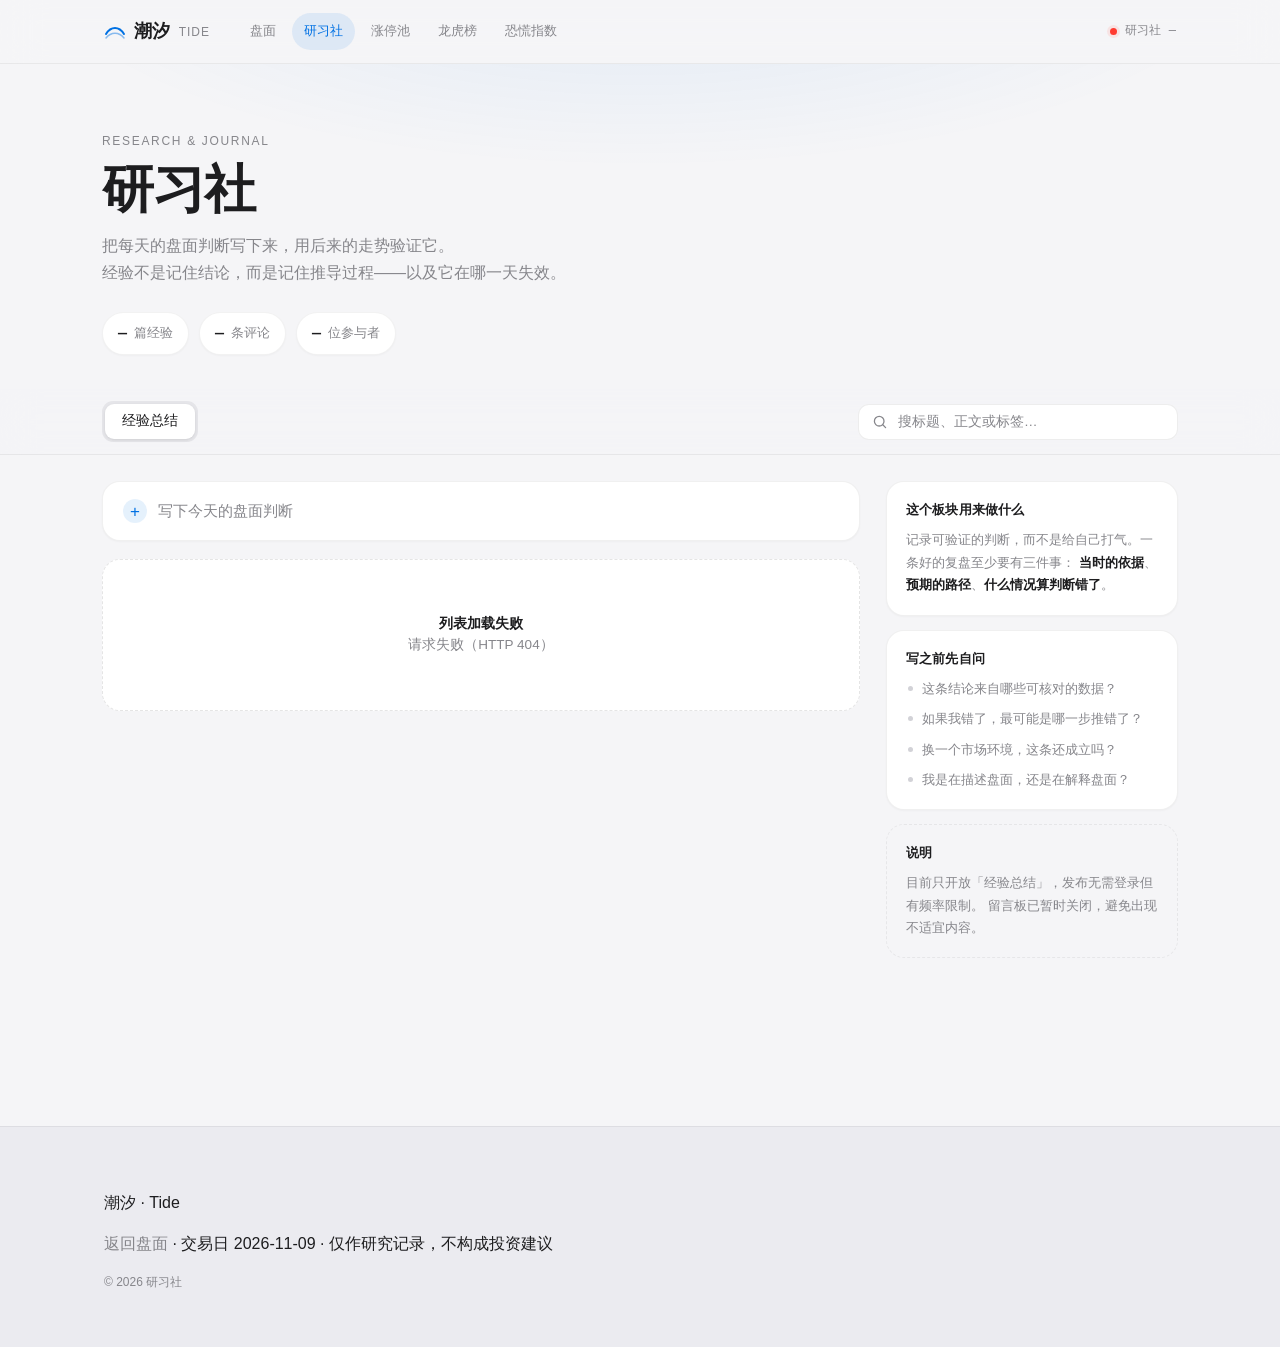
==== commit 712d8a49: "feat: 数据更新至 2026-11-09 + 留言板暂时关闭 数据（通达信配额仍未恢复，全量改公开接口并双源核对） - 新增 fetch_em_1109.py：东财 ulist 取指数/涨跌家数，" ====
--- a/community.html
+++ b/community.html
@@ -3,7 +3,7 @@
 <head>
   <meta charset="UTF-8" />
   <meta name="viewport" content="width=device-width, initial-scale=1.0" />
-  <meta name="description" content="潮汐 · 研习社 — 行情分析与股票分析的经验总结、复盘笔记与留言板" />
+  <meta name="description" content="潮汐 · 研习社 — 行情分析与股票分析的经验总结与复盘笔记" />
   <title>研习社 · 潮汐</title>
   <link rel="icon" type="image/svg+xml" href="favicon.svg" />
   <meta name="theme-color" content="#0071e3" />
@@ -50,7 +50,7 @@
         </p>
         <div class="cm-stats" id="cmStats">
           <div class="cm-stat"><span class="cm-stat-num" data-k="notes">—</span><span class="cm-stat-label">篇经验</span></div>
-          <div class="cm-stat"><span class="cm-stat-num" data-k="messages">—</span><span class="cm-stat-label">条留言</span></div>
+          <div class="cm-stat" id="cmStatMessages"><span class="cm-stat-num" data-k="messages">—</span><span class="cm-stat-label">条留言</span></div>
           <div class="cm-stat"><span class="cm-stat-num" data-k="comments">—</span><span class="cm-stat-label">条评论</span></div>
           <div class="cm-stat"><span class="cm-stat-num" data-k="authors">—</span><span class="cm-stat-label">位参与者</span></div>
         </div>
@@ -62,7 +62,7 @@
       <div class="cm-container cm-toolbar">
         <div class="cm-tabs" role="tablist" aria-label="板块切换">
           <button class="cm-tab is-active" data-type="note" role="tab" aria-selected="true">经验总结</button>
-          <button class="cm-tab" data-type="message" role="tab" aria-selected="false">留言板</button>
+          <button class="cm-tab" id="cmTabMessage" data-type="message" role="tab" aria-selected="false" hidden>留言板</button>
         </div>
         <div class="cm-search">
           <svg viewBox="0 0 20 20" width="16" height="16" aria-hidden="true" fill="none">
@@ -177,9 +177,9 @@
 
         <div class="cm-side-card cm-side-muted">
           <h3>说明</h3>
-          <p>
-            公开留言板，无需登录。发布有频率限制，内容默认保留。
-            如遇不适当内容可通过页脚邮箱联系删除。
+          <p id="cmSideNote">
+            目前只开放「经验总结」，发布无需登录但有频率限制。
+            留言板已暂时关闭，避免出现不适宜内容。
           </p>
         </div>
       </aside>
